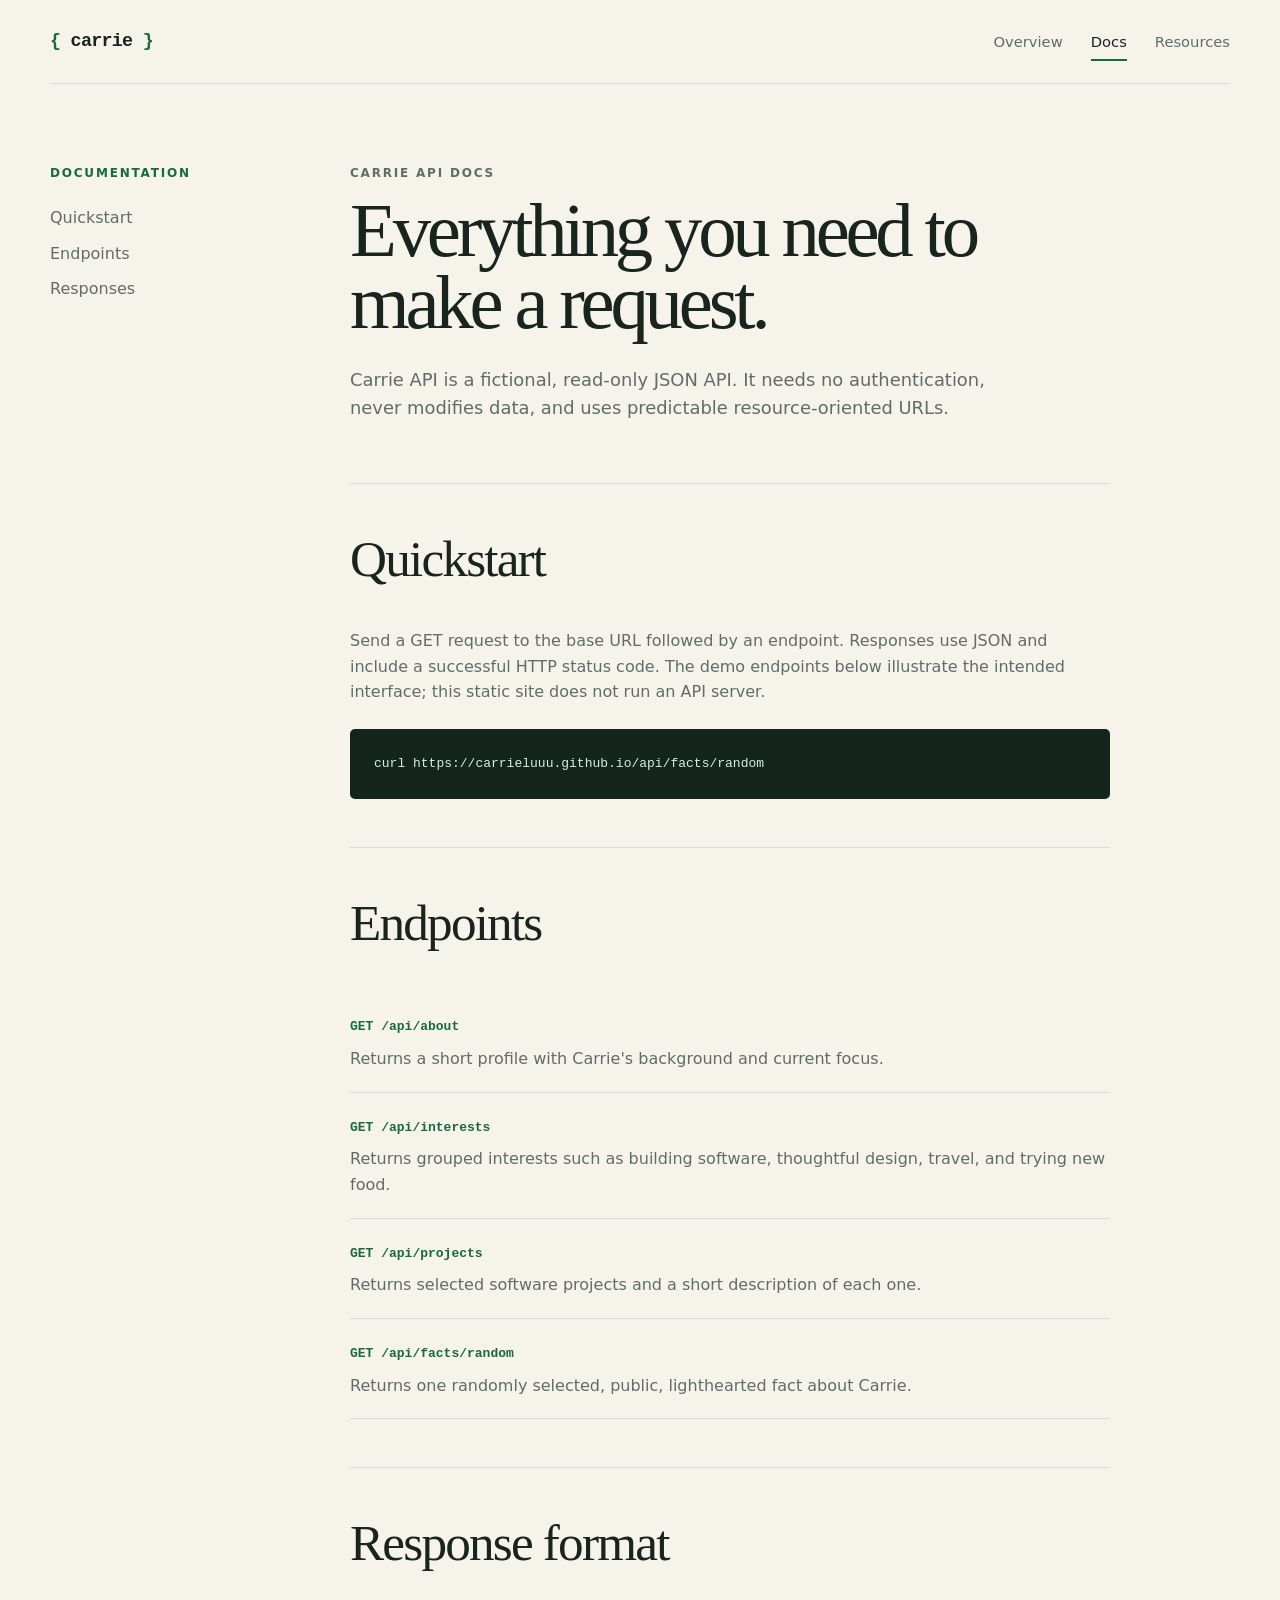
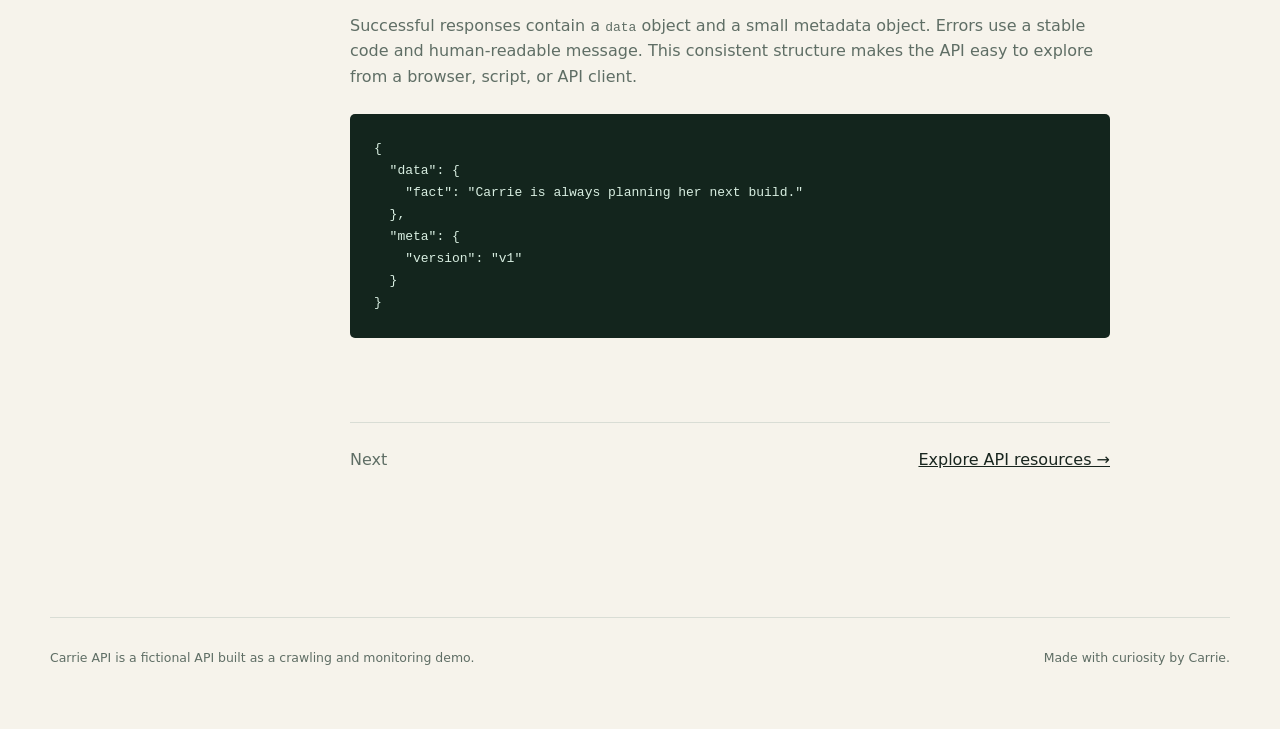
==== docs/index.html @ 94f3b2f7 "Build initial Carrie API demo site" ====
<!doctype html>
<html lang="en">
  <head>
    <meta charset="UTF-8" />
    <meta name="viewport" content="width=device-width, initial-scale=1.0" />
    <meta name="description" content="Documentation for Carrie API, including the base URL, available endpoints, response format, and first request." />
    <title>Carrie API Documentation — Endpoints and responses</title>
    <link rel="stylesheet" href="/styles.css" />
  </head>
  <body>
    <header class="site-header">
      <a class="brand" href="/" aria-label="Carrie API home"><span>{</span> carrie <span>}</span></a>
      <nav aria-label="Primary navigation"><a href="/">Overview</a><a aria-current="page" href="/docs/">Docs</a><a href="/resources/">Resources</a></nav>
    </header>
    <main class="article-layout">
      <aside><p class="eyebrow">Documentation</p><a href="#quickstart">Quickstart</a><a href="#endpoints">Endpoints</a><a href="#responses">Responses</a></aside>
      <article>
        <p class="eyebrow">Carrie API docs</p>
        <h1>Everything you need to make a request.</h1>
        <p class="lede">Carrie API is a fictional, read-only JSON API. It needs no authentication, never modifies data, and uses predictable resource-oriented URLs.</p>
        <section id="quickstart"><h2>Quickstart</h2><p>Send a GET request to the base URL followed by an endpoint. Responses use JSON and include a successful HTTP status code. The demo endpoints below illustrate the intended interface; this static site does not run an API server.</p><pre class="code-block"><code>curl https://carrieluuu.github.io/api/facts/random</code></pre></section>
        <section id="endpoints"><h2>Endpoints</h2><div class="endpoint"><code>GET /api/about</code><p>Returns a short profile with Carrie's background and current focus.</p></div><div class="endpoint"><code>GET /api/interests</code><p>Returns grouped interests such as building software, thoughtful design, travel, and trying new food.</p></div><div class="endpoint"><code>GET /api/projects</code><p>Returns selected software projects and a short description of each one.</p></div><div class="endpoint"><code>GET /api/facts/random</code><p>Returns one randomly selected, public, lighthearted fact about Carrie.</p></div></section>
        <section id="responses"><h2>Response format</h2><p>Successful responses contain a <code>data</code> object and a small metadata object. Errors use a stable code and human-readable message. This consistent structure makes the API easy to explore from a browser, script, or API client.</p><pre class="code-block"><code>{
  "data": {
    "fact": "Carrie is always planning her next build."
  },
  "meta": {
    "version": "v1"
  }
}</code></pre></section>
        <div class="next-link"><span>Next</span><a href="/resources/">Explore API resources →</a></div>
      </article>
    </main>
    <footer><p>Carrie API is a fictional API built as a crawling and monitoring demo.</p><p>Made with curiosity by Carrie.</p></footer>
  </body>
</html>
---- styles.css ----
:root { --ink:#18251e; --muted:#5f6e65; --paper:#f6f3eb; --card:#fffdf7; --mint:#bdebd3; --green:#176843; --line:#d9ddd5; --code:#13251d; }
* { box-sizing:border-box; }
html { scroll-behavior:smooth; }
body { margin:0; color:var(--ink); background:var(--paper); font-family:Inter,ui-sans-serif,system-ui,-apple-system,BlinkMacSystemFont,"Segoe UI",sans-serif; line-height:1.6; }
a { color:inherit; }
.site-header { width:min(1180px,calc(100% - 40px)); margin:auto; min-height:84px; display:flex; align-items:center; justify-content:space-between; border-bottom:1px solid var(--line); }
.brand { text-decoration:none; font-family:ui-monospace,SFMono-Regular,Menlo,monospace; font-size:1.15rem; font-weight:700; letter-spacing:-.04em; }
.brand span { color:var(--green); }
nav { display:flex; gap:28px; }
nav a { color:var(--muted); text-decoration:none; font-size:.92rem; padding:8px 0; }
nav a:hover,nav a[aria-current="page"] { color:var(--ink); box-shadow:inset 0 -2px var(--green); }
.hero { width:min(1180px,calc(100% - 40px)); margin:auto; padding:100px 0 112px; display:grid; grid-template-columns:1.05fr .95fr; align-items:center; gap:80px; }
.eyebrow { color:var(--green); font-size:.75rem; font-weight:800; letter-spacing:.15em; text-transform:uppercase; }
h1,h2,h3,p { margin-top:0; }
h1 { margin-bottom:26px; font-family:Georgia,"Times New Roman",serif; font-size:clamp(3.3rem,7vw,6.4rem); line-height:.94; letter-spacing:-.055em; font-weight:500; }
h1 em { color:var(--green); font-weight:400; }
h2 { font-family:Georgia,"Times New Roman",serif; font-size:clamp(2rem,4vw,3.3rem); line-height:1.05; letter-spacing:-.035em; font-weight:500; }
h3 { font-family:Georgia,"Times New Roman",serif; font-size:1.5rem; }
.lede { max-width:680px; color:var(--muted); font-size:1.12rem; }
.narrow { max-width:760px; }
.actions { margin-top:34px; display:flex; gap:12px; flex-wrap:wrap; }
.button { display:inline-flex; align-items:center; gap:24px; padding:13px 20px; border:1px solid var(--ink); border-radius:3px; text-decoration:none; font-weight:700; font-size:.9rem; }
.button.primary { color:white; background:var(--green); border-color:var(--green); }
.button.secondary { background:transparent; }
.button.dark { color:white; background:var(--ink); }
.button:hover { transform:translateY(-2px); }
.terminal { overflow:hidden; background:var(--code); color:#e9fff3; border-radius:8px; box-shadow:22px 24px 0 var(--mint); transform:rotate(1deg); }
.terminal-bar { height:50px; padding:0 18px; display:flex; align-items:center; gap:8px; border-bottom:1px solid #32443b; color:#a6b8ae; font:12px ui-monospace,monospace; }
.terminal-bar i { width:9px; height:9px; border-radius:50%; background:#5d7065; }
.terminal-bar span { margin-left:auto; }
.terminal pre { margin:0; padding:34px; font:14px/1.8 ui-monospace,SFMono-Regular,Menlo,monospace; white-space:pre-wrap; }
.terminal .muted { color:#7f9b8d; }.terminal .key { color:#bdebd3; }.terminal .value { color:#f4d798; }.terminal .bool { color:#d8a9ee; }
.section { padding:96px max(20px,calc((100% - 1180px)/2)); background:#ecf1e9; }
.section-copy { max-width:630px; color:var(--muted); }
.card-grid { margin-top:48px; display:grid; grid-template-columns:repeat(3,1fr); border-top:1px solid #cbd4ca; border-left:1px solid #cbd4ca; }
.card { min-height:280px; padding:30px; border-right:1px solid #cbd4ca; border-bottom:1px solid #cbd4ca; background:rgba(255,255,255,.3); }
.card-number,.example span { color:var(--green); font:700 .75rem ui-monospace,monospace; }
.card h3 { margin:52px 0 8px; }.card code,.endpoint code { color:var(--green); font-weight:700; }.card p { margin-top:18px; color:var(--muted); }
.cta { margin:100px auto; width:min(1180px,calc(100% - 40px)); padding:70px; background:var(--mint); text-align:center; }
.cta p:not(.eyebrow) { color:#44584c; }
footer { width:min(1180px,calc(100% - 40px)); margin:auto; padding:30px 0 50px; border-top:1px solid var(--line); display:flex; justify-content:space-between; color:var(--muted); font-size:.78rem; }
.article-layout { width:min(1180px,calc(100% - 40px)); margin:auto; padding:80px 0 120px; display:grid; grid-template-columns:210px minmax(0,760px); gap:90px; }
.article-layout aside { position:sticky; top:30px; align-self:start; display:flex; flex-direction:column; gap:10px; }
.article-layout aside a { color:var(--muted); text-decoration:none; }.article-layout article h1,.page-main h1 { font-size:clamp(3rem,6vw,5.4rem); }
.article-layout article section { padding:48px 0; border-top:1px solid var(--line); }.article-layout article section:first-of-type { margin-top:60px; }
.article-layout article p,.example p { color:var(--muted); }
.code-block { overflow:auto; margin:24px 0 0; padding:24px; background:var(--code); color:#d8eee1; border-radius:5px; font:13px/1.7 ui-monospace,SFMono-Regular,Menlo,monospace; }
.endpoint { padding:20px 0; border-bottom:1px solid var(--line); }.endpoint p { margin:8px 0 0; }
.next-link { margin-top:36px; padding:24px 0; display:flex; justify-content:space-between; border-top:1px solid var(--line); }.next-link span { color:var(--muted); }
.page-main { width:min(1000px,calc(100% - 40px)); margin:auto; padding:90px 0 30px; }
.example-list { margin-top:70px; }.example { display:grid; grid-template-columns:1fr 1.15fr; gap:70px; align-items:center; padding:60px 0; border-top:1px solid var(--line); }.example h2 { margin:18px 0 12px; }.example .code-block { margin:0; }
@media (max-width:800px) { .hero { grid-template-columns:1fr; padding-top:70px; gap:54px; }.terminal { transform:none; box-shadow:12px 14px 0 var(--mint); }.card-grid { grid-template-columns:1fr; }.article-layout { grid-template-columns:1fr; padding-top:50px; }.article-layout aside { position:static; flex-direction:row; flex-wrap:wrap; }.example { grid-template-columns:1fr; gap:20px; }.cta { padding:50px 24px; } }
@media (max-width:560px) { .site-header { align-items:flex-start; padding:20px 0; gap:16px; }.site-header nav { gap:14px; flex-wrap:wrap; justify-content:flex-end; }.hero { padding-bottom:80px; }h1 { font-size:3rem; }.terminal pre { padding:22px; font-size:12px; }.card { min-height:230px; }.cta { margin:60px auto; }footer { display:block; } }
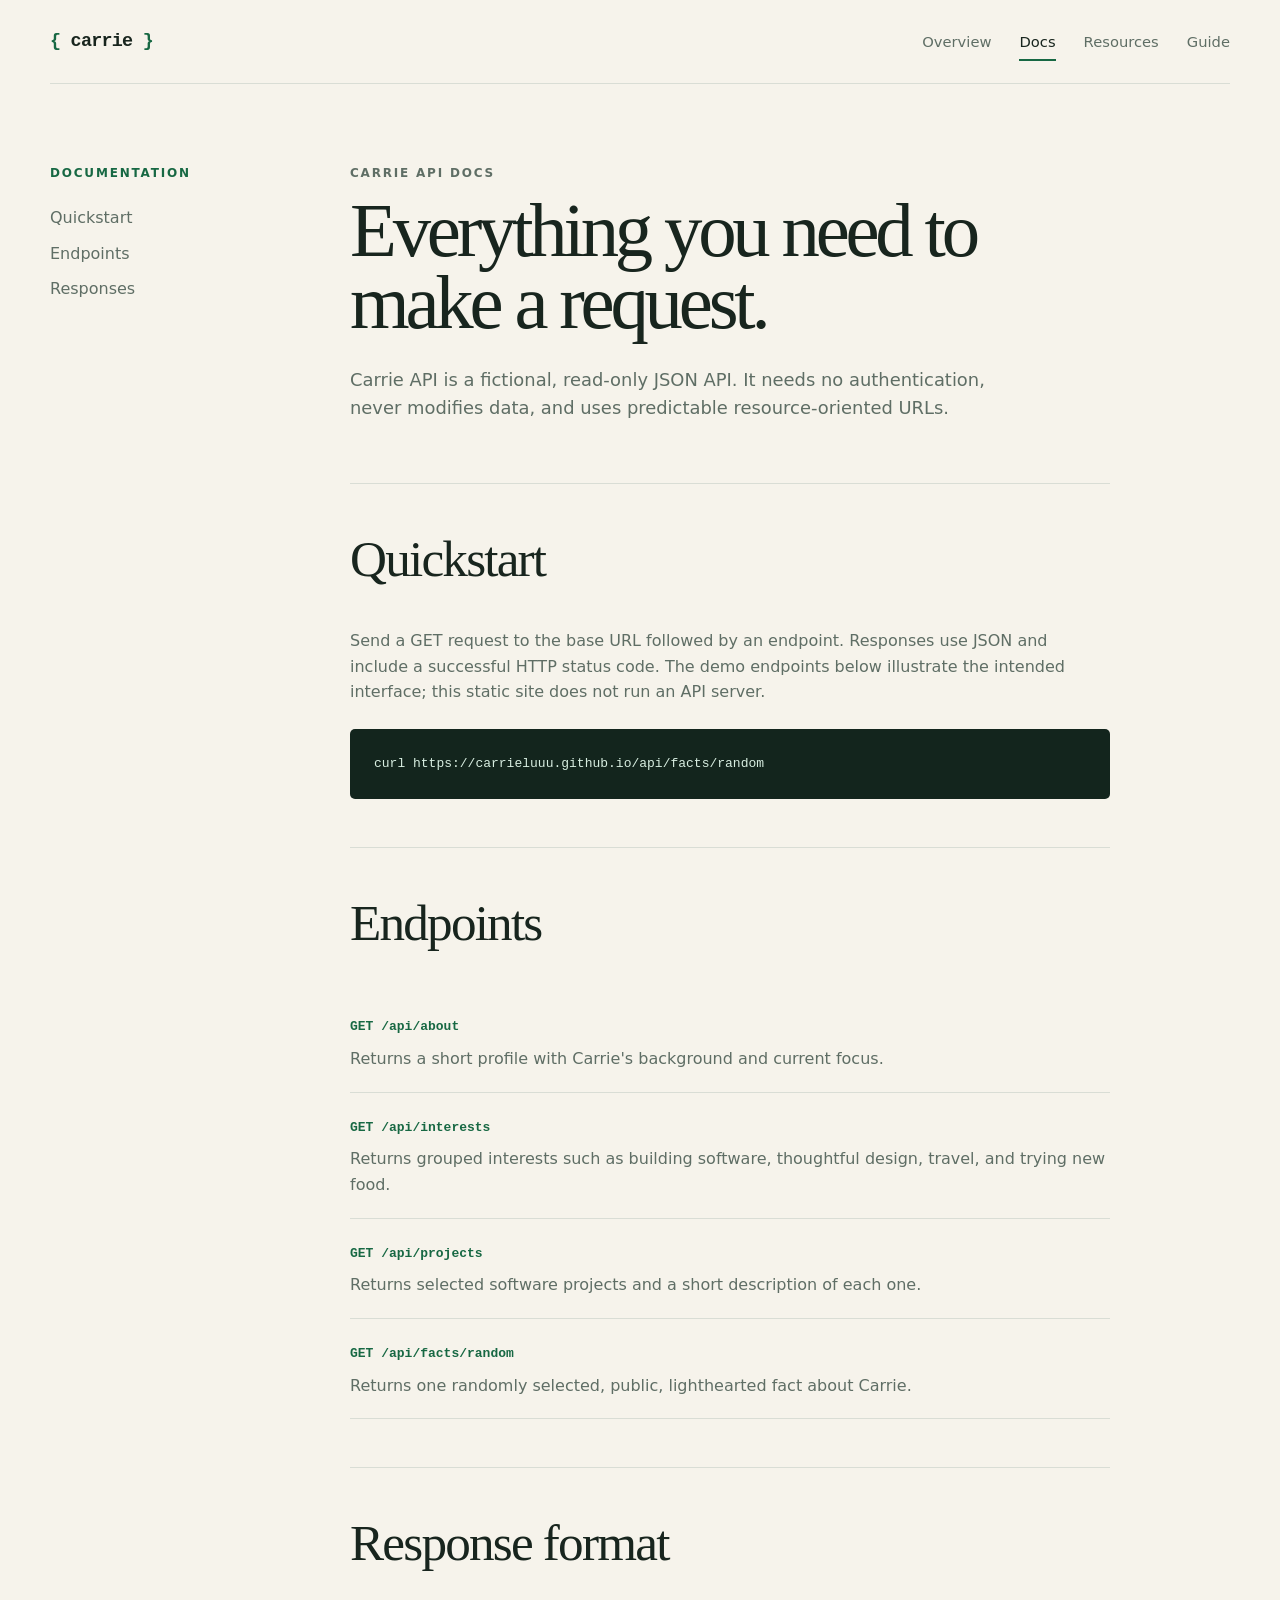
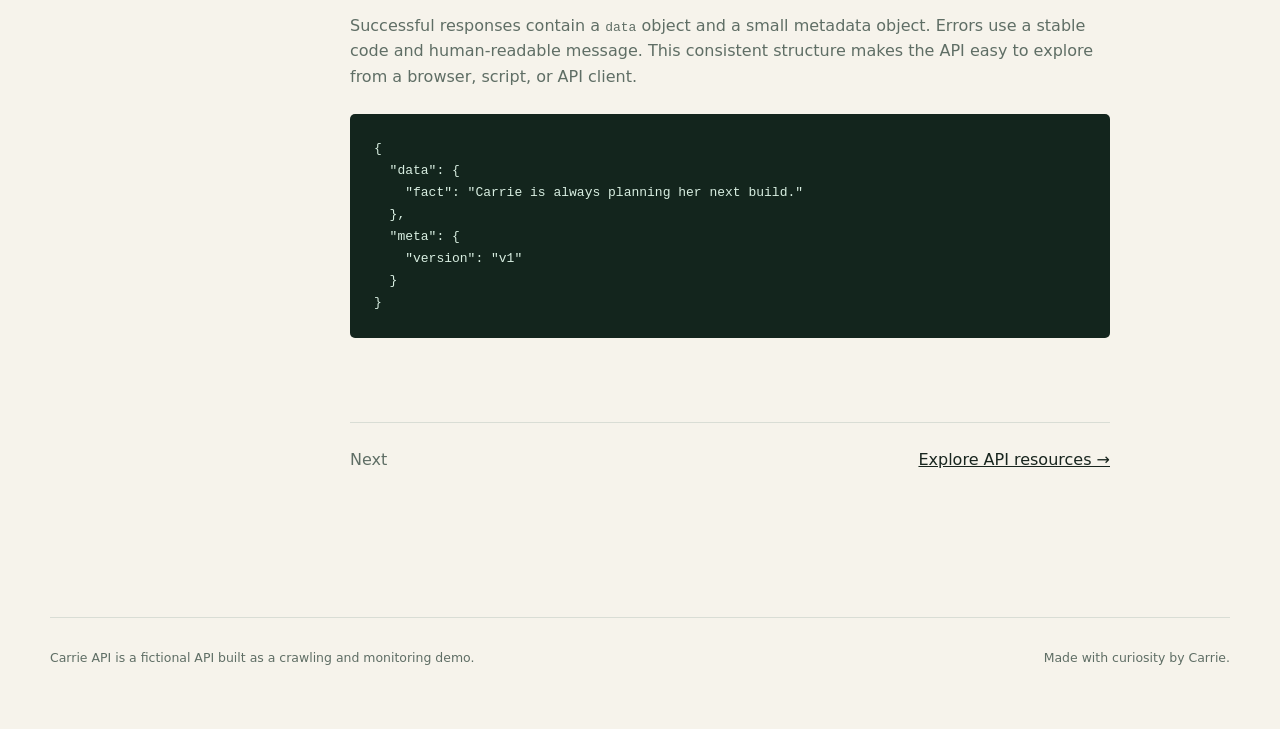
==== commit 9c34e8d3: "Add first request guide for monitoring demo" ====
--- a/docs/index.html
+++ b/docs/index.html
@@ -10,7 +10,7 @@
   <body>
     <header class="site-header">
       <a class="brand" href="/" aria-label="Carrie API home"><span>{</span> carrie <span>}</span></a>
-      <nav aria-label="Primary navigation"><a href="/">Overview</a><a aria-current="page" href="/docs/">Docs</a><a href="/resources/">Resources</a></nav>
+      <nav aria-label="Primary navigation"><a href="/">Overview</a><a aria-current="page" href="/docs/">Docs</a><a href="/resources/">Resources</a><a href="/guides/first-request/">Guide</a></nav>
     </header>
     <main class="article-layout">
       <aside><p class="eyebrow">Documentation</p><a href="#quickstart">Quickstart</a><a href="#endpoints">Endpoints</a><a href="#responses">Responses</a></aside>
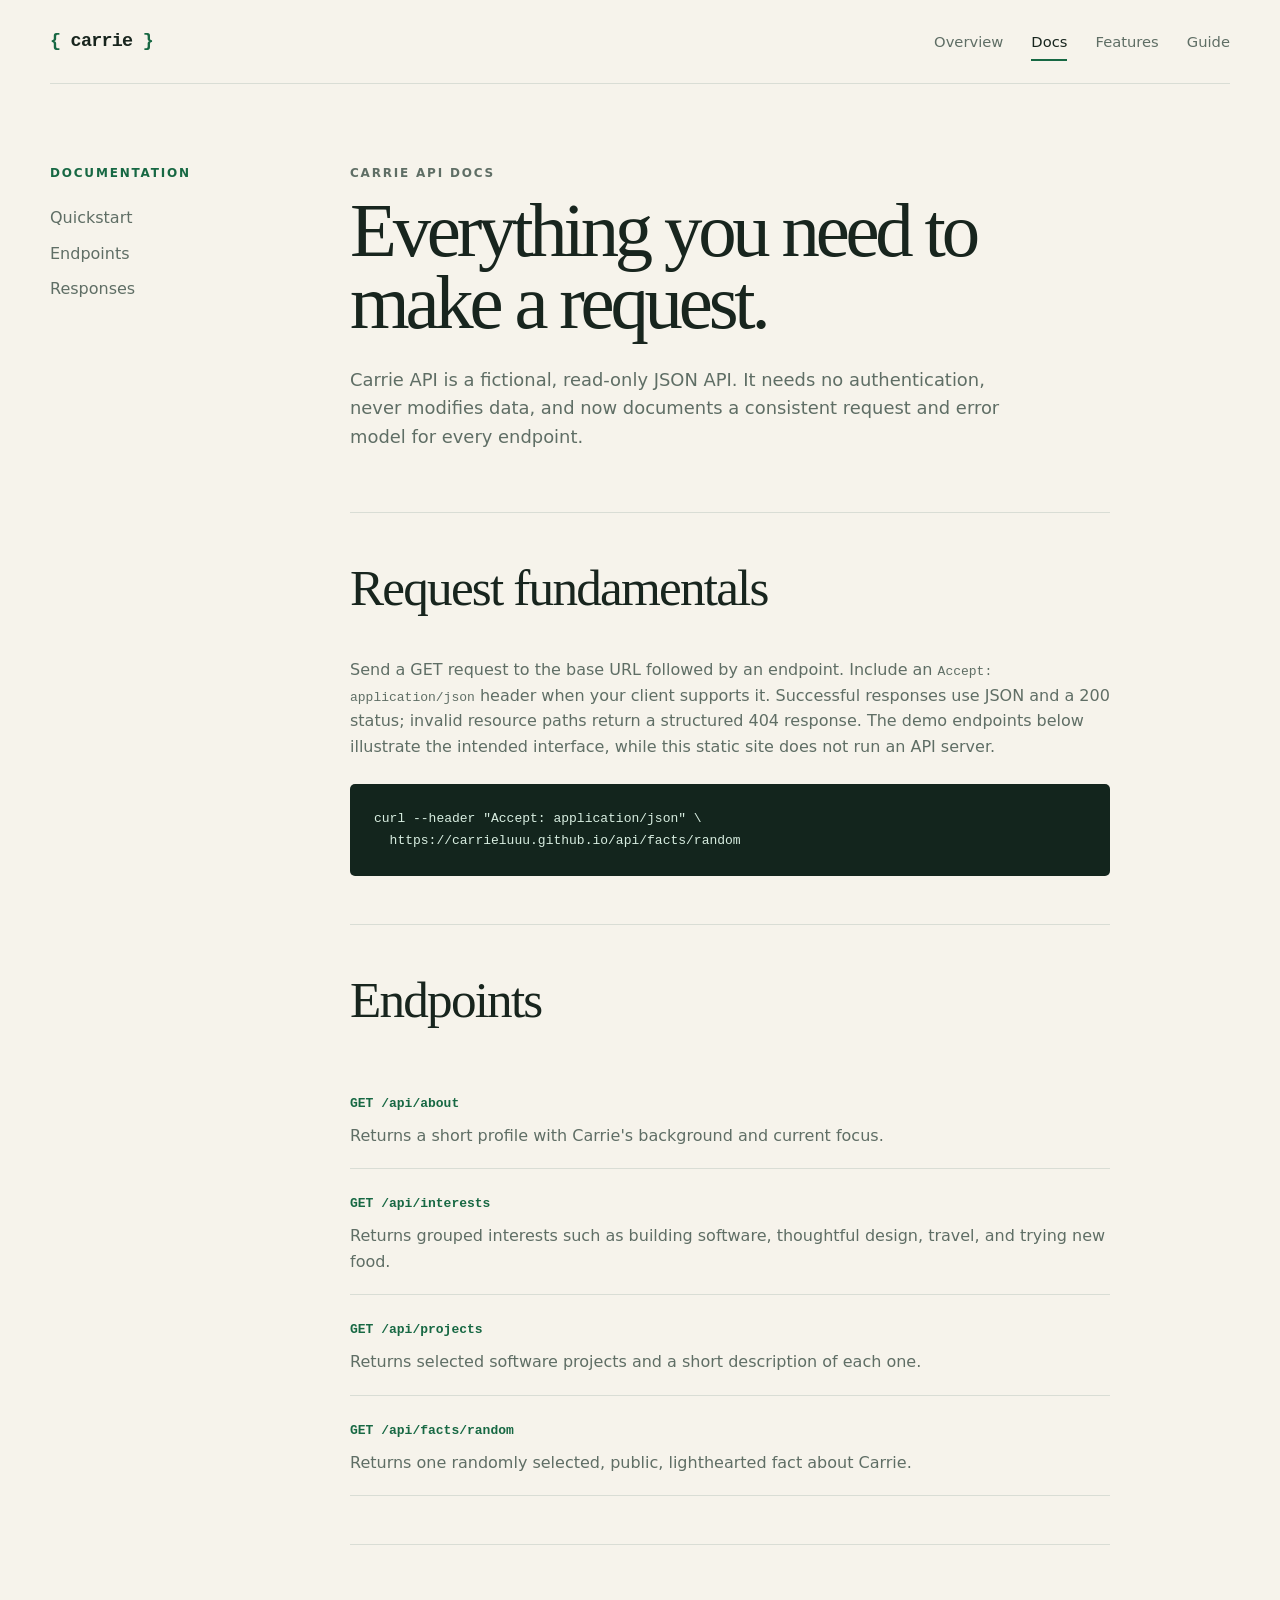
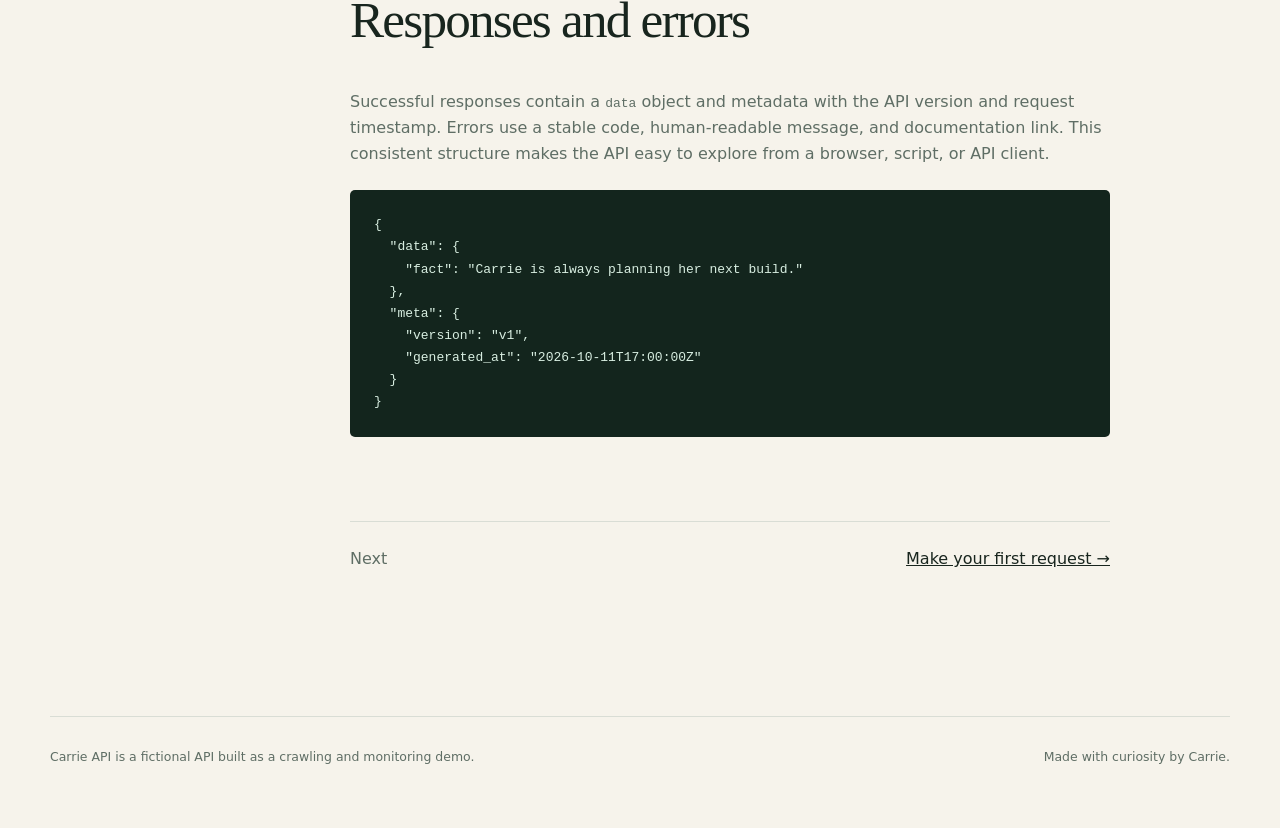
==== commit 16d4f855: "Prepare mixed changes for monitoring history demo" ====
--- a/docs/index.html
+++ b/docs/index.html
@@ -3,32 +3,34 @@
   <head>
     <meta charset="UTF-8" />
     <meta name="viewport" content="width=device-width, initial-scale=1.0" />
-    <meta name="description" content="Documentation for Carrie API, including the base URL, available endpoints, response format, and first request." />
-    <title>Carrie API Documentation — Endpoints and responses</title>
+    <meta name="description" content="Updated Carrie API documentation covering request fundamentals, available endpoints, response metadata, and error handling." />
+    <title>Carrie API Documentation — Request fundamentals and responses</title>
     <link rel="stylesheet" href="/styles.css" />
   </head>
   <body>
     <header class="site-header">
       <a class="brand" href="/" aria-label="Carrie API home"><span>{</span> carrie <span>}</span></a>
-      <nav aria-label="Primary navigation"><a href="/">Overview</a><a aria-current="page" href="/docs/">Docs</a><a href="/resources/">Resources</a><a href="/guides/first-request/">Guide</a></nav>
+      <nav aria-label="Primary navigation"><a href="/">Overview</a><a aria-current="page" href="/docs/">Docs</a><a href="/features/">Features</a><a href="/guides/first-request/">Guide</a></nav>
     </header>
     <main class="article-layout">
       <aside><p class="eyebrow">Documentation</p><a href="#quickstart">Quickstart</a><a href="#endpoints">Endpoints</a><a href="#responses">Responses</a></aside>
       <article>
         <p class="eyebrow">Carrie API docs</p>
         <h1>Everything you need to make a request.</h1>
-        <p class="lede">Carrie API is a fictional, read-only JSON API. It needs no authentication, never modifies data, and uses predictable resource-oriented URLs.</p>
-        <section id="quickstart"><h2>Quickstart</h2><p>Send a GET request to the base URL followed by an endpoint. Responses use JSON and include a successful HTTP status code. The demo endpoints below illustrate the intended interface; this static site does not run an API server.</p><pre class="code-block"><code>curl https://carrieluuu.github.io/api/facts/random</code></pre></section>
+        <p class="lede">Carrie API is a fictional, read-only JSON API. It needs no authentication, never modifies data, and now documents a consistent request and error model for every endpoint.</p>
+        <section id="quickstart"><h2>Request fundamentals</h2><p>Send a GET request to the base URL followed by an endpoint. Include an <code>Accept: application/json</code> header when your client supports it. Successful responses use JSON and a 200 status; invalid resource paths return a structured 404 response. The demo endpoints below illustrate the intended interface, while this static site does not run an API server.</p><pre class="code-block"><code>curl --header "Accept: application/json" \
+  https://carrieluuu.github.io/api/facts/random</code></pre></section>
         <section id="endpoints"><h2>Endpoints</h2><div class="endpoint"><code>GET /api/about</code><p>Returns a short profile with Carrie's background and current focus.</p></div><div class="endpoint"><code>GET /api/interests</code><p>Returns grouped interests such as building software, thoughtful design, travel, and trying new food.</p></div><div class="endpoint"><code>GET /api/projects</code><p>Returns selected software projects and a short description of each one.</p></div><div class="endpoint"><code>GET /api/facts/random</code><p>Returns one randomly selected, public, lighthearted fact about Carrie.</p></div></section>
-        <section id="responses"><h2>Response format</h2><p>Successful responses contain a <code>data</code> object and a small metadata object. Errors use a stable code and human-readable message. This consistent structure makes the API easy to explore from a browser, script, or API client.</p><pre class="code-block"><code>{
+        <section id="responses"><h2>Responses and errors</h2><p>Successful responses contain a <code>data</code> object and metadata with the API version and request timestamp. Errors use a stable code, human-readable message, and documentation link. This consistent structure makes the API easy to explore from a browser, script, or API client.</p><pre class="code-block"><code>{
   "data": {
     "fact": "Carrie is always planning her next build."
   },
   "meta": {
-    "version": "v1"
+    "version": "v1",
+    "generated_at": "2026-10-11T17:00:00Z"
   }
 }</code></pre></section>
-        <div class="next-link"><span>Next</span><a href="/resources/">Explore API resources →</a></div>
+        <div class="next-link"><span>Next</span><a href="/guides/first-request/">Make your first request →</a></div>
       </article>
     </main>
     <footer><p>Carrie API is a fictional API built as a crawling and monitoring demo.</p><p>Made with curiosity by Carrie.</p></footer>
